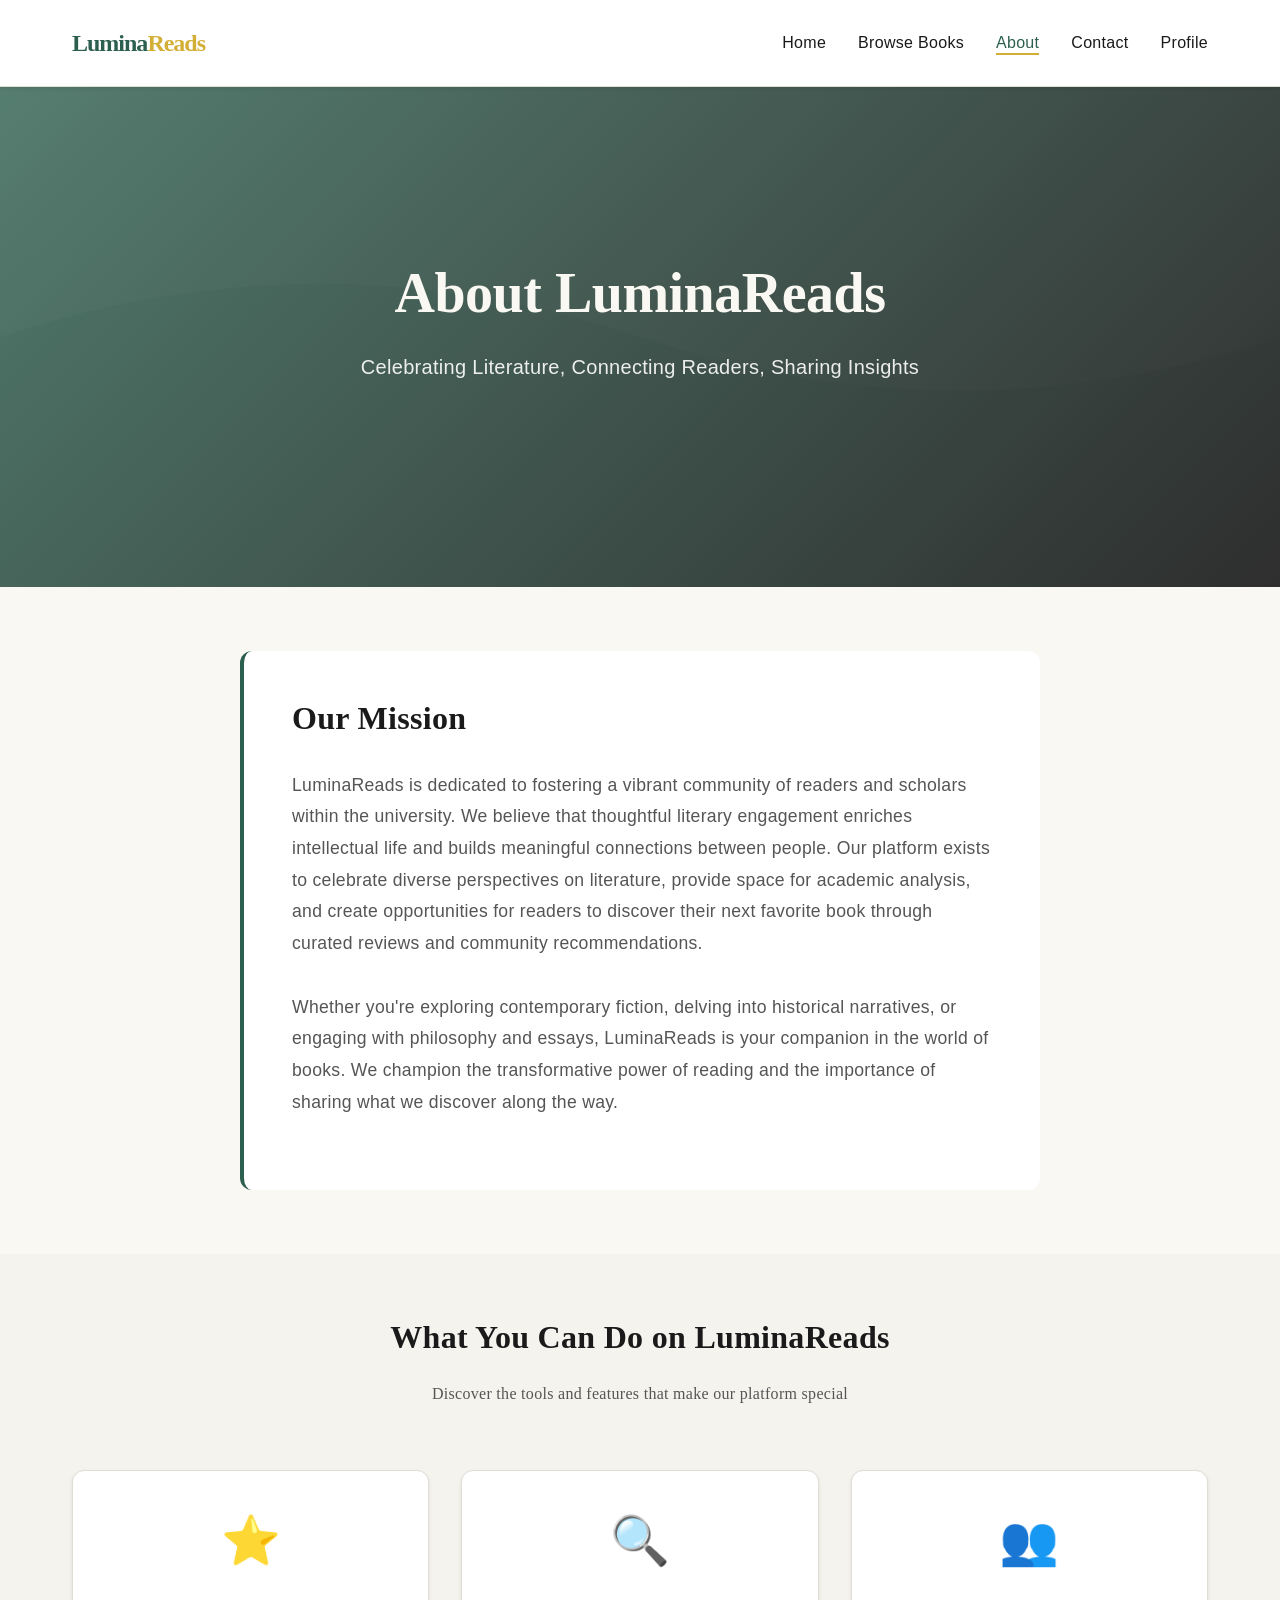
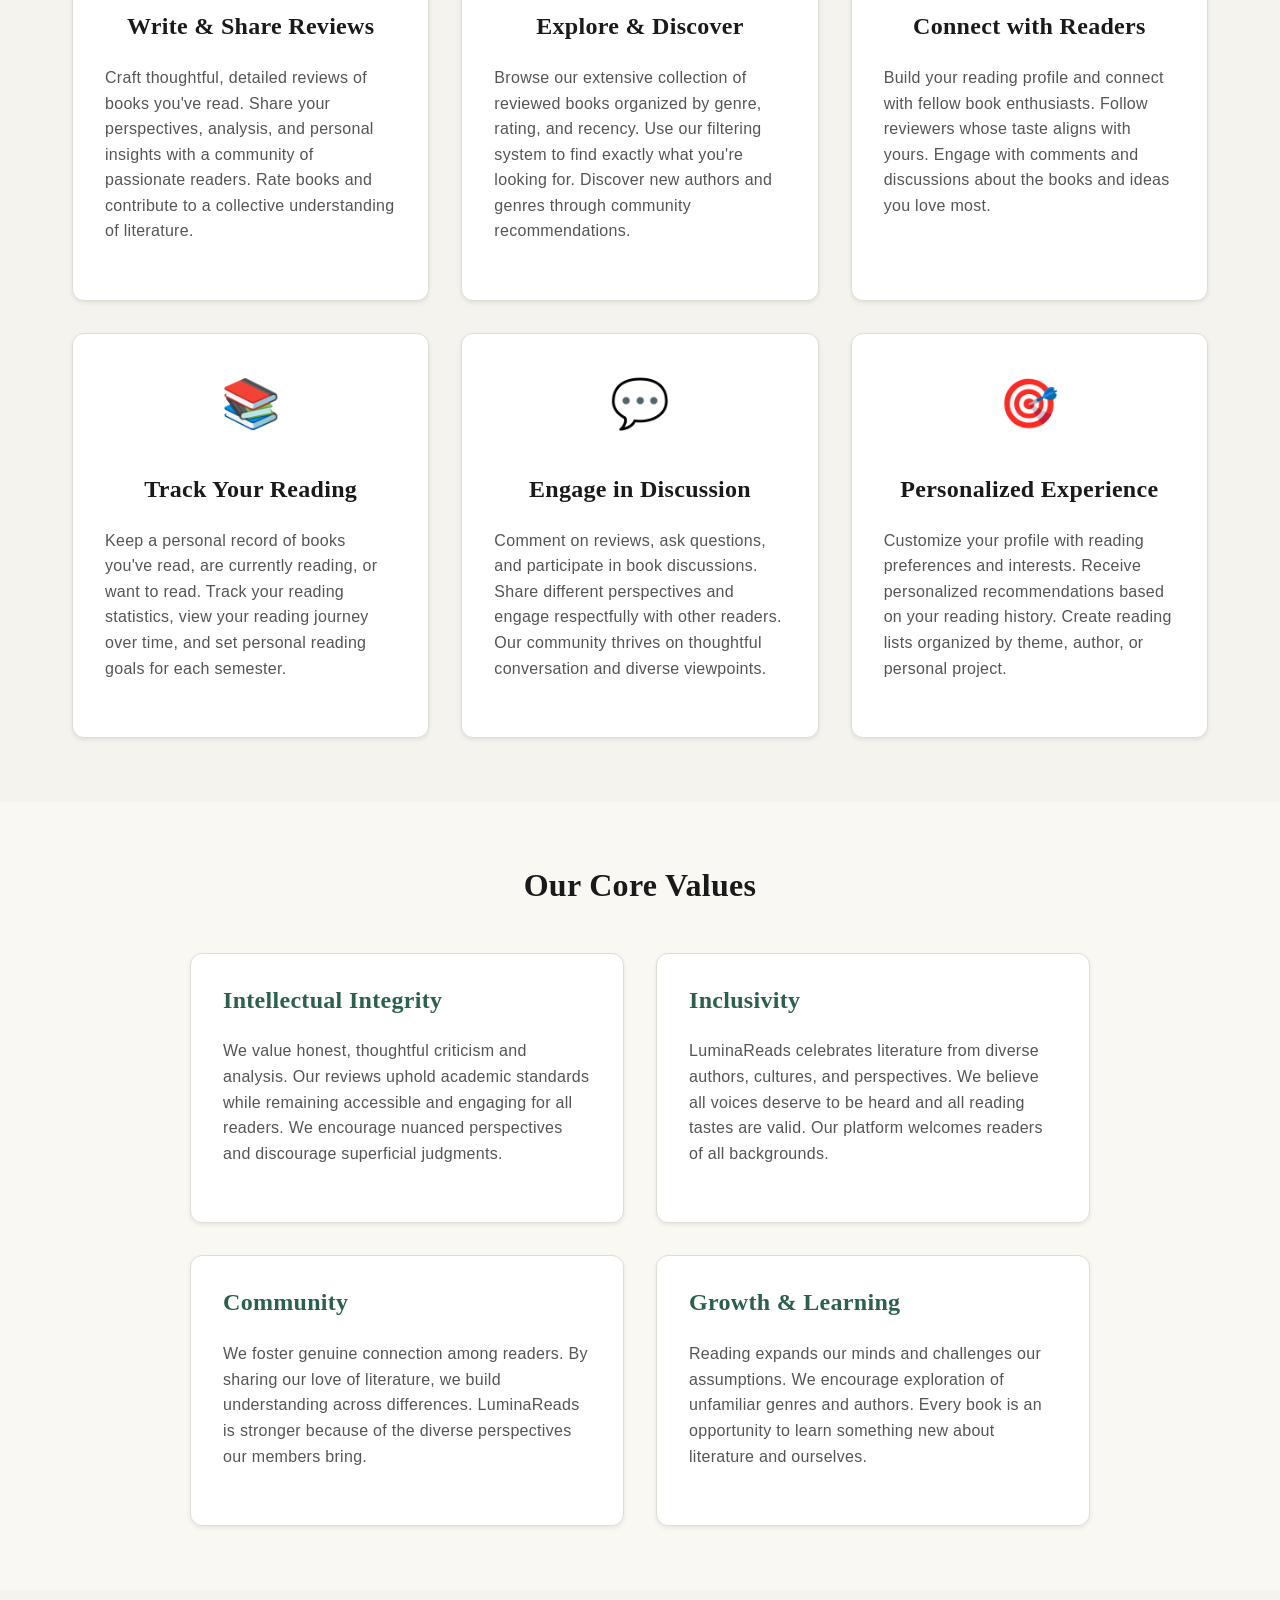
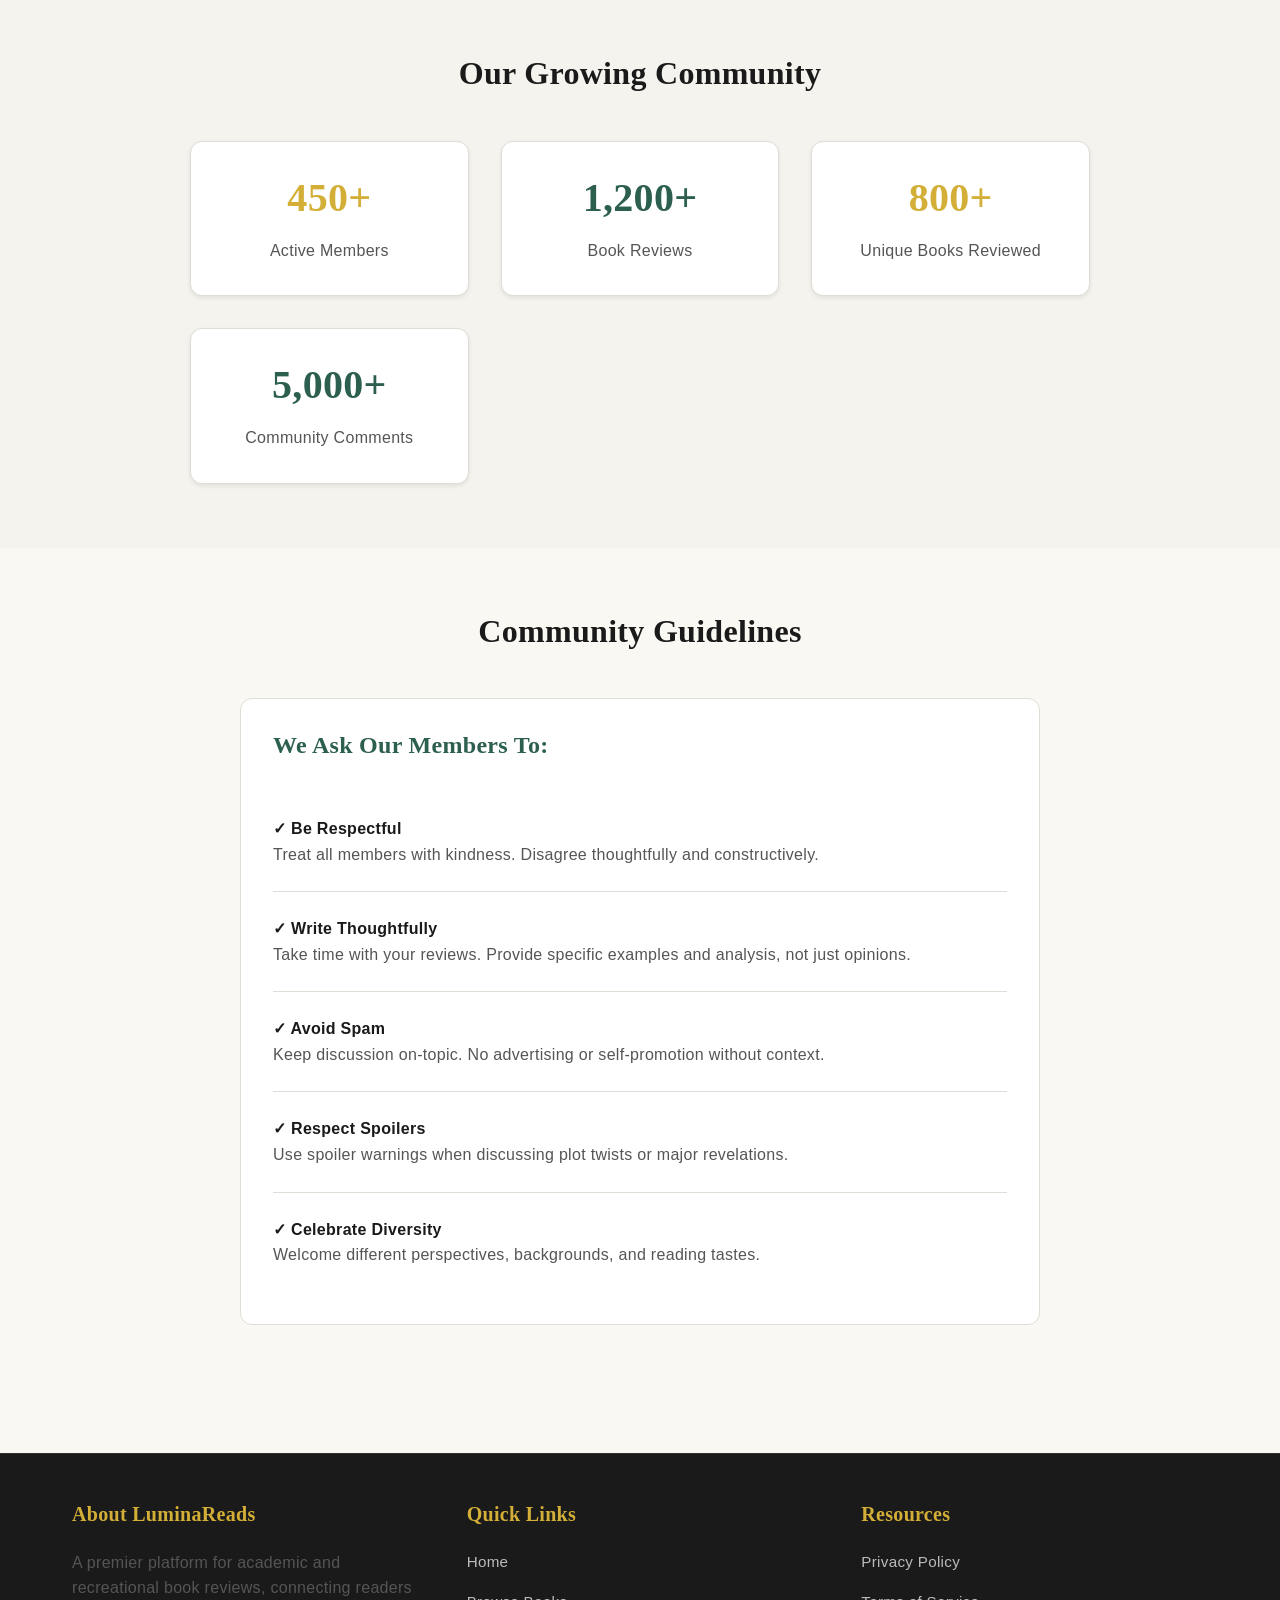
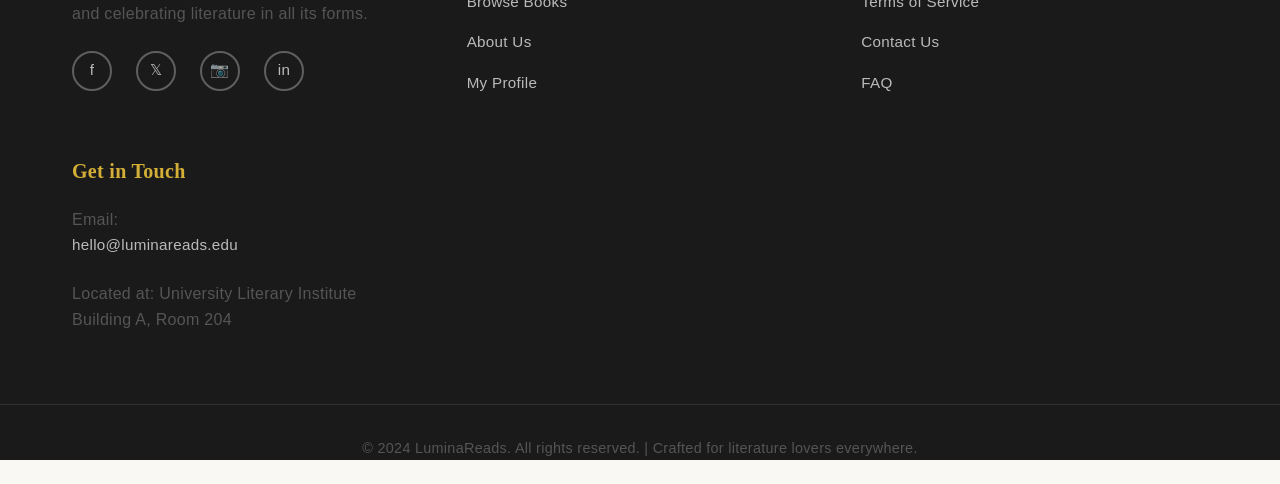
==== about.html @ 2a42e75f "Initial commit from v0" ====
<!DOCTYPE html>
<html lang="en">
<head>
  <meta charset="UTF-8">
  <meta name="viewport" content="width=device-width, initial-scale=1.0">
  <meta name="description" content="Learn about LuminaReads - our mission, values, and platform features">
  <title>About LuminaReads</title>
  <link rel="stylesheet" href="css/styles.css">
</head>
<body>
  <!-- ============================================================
       HEADER & NAVIGATION
       ============================================================ -->
  <header>
    <div class="header-container">
      <div class="logo">Lumina<span>Reads</span></div>
      <nav>
        <ul>
          <li><a href="index.html">Home</a></li>
          <li><a href="books.html">Browse Books</a></li>
          <li><a href="about.html" class="active">About</a></li>
          <li><a href="contact.html">Contact</a></li>
          <li><a href="profile.html">Profile</a></li>
        </ul>
      </nav>
    </div>
  </header>

  <!-- ============================================================
       HERO SECTION
       ============================================================ -->
  <section class="hero">
    <h1>About LuminaReads</h1>
    <p class="subtitle">Celebrating Literature, Connecting Readers, Sharing Insights</p>
  </section>

  <!-- ============================================================
       MISSION STATEMENT SECTION
       ============================================================ -->
  <section class="section">
    <div class="container">
      <div style="max-width: 800px; margin: 0 auto; background-color: var(--surface); padding: var(--spacing-xl); border-radius: var(--radius-lg); border-left: 4px solid var(--secondary);">
        <h2 style="margin-bottom: var(--spacing-lg);">Our Mission</h2>
        <p style="font-size: 1.1rem; line-height: 1.8;">
          LuminaReads is dedicated to fostering a vibrant community of readers and scholars within the university. 
          We believe that thoughtful literary engagement enriches intellectual life and builds meaningful connections 
          between people. Our platform exists to celebrate diverse perspectives on literature, provide space for 
          academic analysis, and create opportunities for readers to discover their next favorite book through 
          curated reviews and community recommendations.
        </p>
        <p style="font-size: 1.1rem; line-height: 1.8; margin-top: var(--spacing-lg);">
          Whether you're exploring contemporary fiction, delving into historical narratives, or engaging with 
          philosophy and essays, LuminaReads is your companion in the world of books. We champion the transformative 
          power of reading and the importance of sharing what we discover along the way.
        </p>
      </div>
    </div>
  </section>

  <!-- ============================================================
       FEATURES SECTION
       ============================================================ -->
  <section class="section" style="background-color: var(--hover-bg);">
    <div class="container">
      <div class="section-title">
        <h2>What You Can Do on LuminaReads</h2>
        <p>Discover the tools and features that make our platform special</p>
      </div>

      <div class="grid grid-3">
        <!-- Feature 1 -->
        <div class="card">
          <div style="font-size: 3rem; margin-bottom: var(--spacing-lg); text-align: center;">
            ⭐
          </div>
          <h3 style="text-align: center; margin-bottom: var(--spacing-md);">Write & Share Reviews</h3>
          <p>
            Craft thoughtful, detailed reviews of books you've read. Share your perspectives, analysis, and 
            personal insights with a community of passionate readers. Rate books and contribute to a collective 
            understanding of literature.
          </p>
        </div>

        <!-- Feature 2 -->
        <div class="card">
          <div style="font-size: 3rem; margin-bottom: var(--spacing-lg); text-align: center;">
            🔍
          </div>
          <h3 style="text-align: center; margin-bottom: var(--spacing-md);">Explore & Discover</h3>
          <p>
            Browse our extensive collection of reviewed books organized by genre, rating, and recency. Use our 
            filtering system to find exactly what you're looking for. Discover new authors and genres through 
            community recommendations.
          </p>
        </div>

        <!-- Feature 3 -->
        <div class="card">
          <div style="font-size: 3rem; margin-bottom: var(--spacing-lg); text-align: center;">
            👥
          </div>
          <h3 style="text-align: center; margin-bottom: var(--spacing-md);">Connect with Readers</h3>
          <p>
            Build your reading profile and connect with fellow book enthusiasts. Follow reviewers whose taste 
            aligns with yours. Engage with comments and discussions about the books and ideas you love most.
          </p>
        </div>

        <!-- Feature 4 -->
        <div class="card">
          <div style="font-size: 3rem; margin-bottom: var(--spacing-lg); text-align: center;">
            📚
          </div>
          <h3 style="text-align: center; margin-bottom: var(--spacing-md);">Track Your Reading</h3>
          <p>
            Keep a personal record of books you've read, are currently reading, or want to read. Track your reading 
            statistics, view your reading journey over time, and set personal reading goals for each semester.
          </p>
        </div>

        <!-- Feature 5 -->
        <div class="card">
          <div style="font-size: 3rem; margin-bottom: var(--spacing-lg); text-align: center;">
            💬
          </div>
          <h3 style="text-align: center; margin-bottom: var(--spacing-md);">Engage in Discussion</h3>
          <p>
            Comment on reviews, ask questions, and participate in book discussions. Share different perspectives 
            and engage respectfully with other readers. Our community thrives on thoughtful conversation and diverse 
            viewpoints.
          </p>
        </div>

        <!-- Feature 6 -->
        <div class="card">
          <div style="font-size: 3rem; margin-bottom: var(--spacing-lg); text-align: center;">
            🎯
          </div>
          <h3 style="text-align: center; margin-bottom: var(--spacing-md);">Personalized Experience</h3>
          <p>
            Customize your profile with reading preferences and interests. Receive personalized recommendations based 
            on your reading history. Create reading lists organized by theme, author, or personal project.
          </p>
        </div>
      </div>
    </div>
  </section>

  <!-- ============================================================
       VALUES SECTION
       ============================================================ -->
  <section class="section">
    <div class="container">
      <h2 style="text-align: center; margin-bottom: var(--spacing-xl);">Our Core Values</h2>

      <div class="grid grid-2" style="max-width: 900px; margin: 0 auto;">
        <!-- Value 1 -->
        <div class="card">
          <h3 style="color: var(--secondary); margin-bottom: var(--spacing-md);">Intellectual Integrity</h3>
          <p>
            We value honest, thoughtful criticism and analysis. Our reviews uphold academic standards while remaining 
            accessible and engaging for all readers. We encourage nuanced perspectives and discourage superficial judgments.
          </p>
        </div>

        <!-- Value 2 -->
        <div class="card">
          <h3 style="color: var(--secondary); margin-bottom: var(--spacing-md);">Inclusivity</h3>
          <p>
            LuminaReads celebrates literature from diverse authors, cultures, and perspectives. We believe all voices 
            deserve to be heard and all reading tastes are valid. Our platform welcomes readers of all backgrounds.
          </p>
        </div>

        <!-- Value 3 -->
        <div class="card">
          <h3 style="color: var(--secondary); margin-bottom: var(--spacing-md);">Community</h3>
          <p>
            We foster genuine connection among readers. By sharing our love of literature, we build understanding across 
            differences. LuminaReads is stronger because of the diverse perspectives our members bring.
          </p>
        </div>

        <!-- Value 4 -->
        <div class="card">
          <h3 style="color: var(--secondary); margin-bottom: var(--spacing-md);">Growth & Learning</h3>
          <p>
            Reading expands our minds and challenges our assumptions. We encourage exploration of unfamiliar genres and 
            authors. Every book is an opportunity to learn something new about literature and ourselves.
          </p>
        </div>
      </div>
    </div>
  </section>

  <!-- ============================================================
       COMMUNITY STATS SECTION
       ============================================================ -->
  <section class="section" style="background-color: var(--hover-bg);">
    <div class="container">
      <h2 style="text-align: center; margin-bottom: var(--spacing-xl);">Our Growing Community</h2>

      <div class="grid grid-4" style="max-width: 900px; margin: 0 auto;">
        <div class="card" style="text-align: center; background-color: var(--surface);">
          <h3 style="color: var(--accent); font-size: 2.5rem; margin-bottom: var(--spacing-sm);">450+</h3>
          <p class="subtitle" style="margin: 0; font-size: 1rem;">Active Members</p>
        </div>
        <div class="card" style="text-align: center; background-color: var(--surface);">
          <h3 style="color: var(--secondary); font-size: 2.5rem; margin-bottom: var(--spacing-sm);">1,200+</h3>
          <p class="subtitle" style="margin: 0; font-size: 1rem;">Book Reviews</p>
        </div>
        <div class="card" style="text-align: center; background-color: var(--surface);">
          <h3 style="color: var(--accent); font-size: 2.5rem; margin-bottom: var(--spacing-sm);">800+</h3>
          <p class="subtitle" style="margin: 0; font-size: 1rem;">Unique Books Reviewed</p>
        </div>
        <div class="card" style="text-align: center; background-color: var(--surface);">
          <h3 style="color: var(--secondary); font-size: 2.5rem; margin-bottom: var(--spacing-sm);">5,000+</h3>
          <p class="subtitle" style="margin: 0; font-size: 1rem;">Community Comments</p>
        </div>
      </div>
    </div>
  </section>

  <!-- ============================================================
       GUIDELINES SECTION
       ============================================================ -->
  <section class="section">
    <div class="container">
      <h2 style="text-align: center; margin-bottom: var(--spacing-xl);">Community Guidelines</h2>

      <div style="max-width: 800px; margin: 0 auto; background-color: var(--surface); padding: var(--spacing-lg); border-radius: var(--radius-lg); border: 1px solid var(--border-color);">
        <h3 style="margin-bottom: var(--spacing-lg); color: var(--secondary);">We Ask Our Members To:</h3>
        
        <ul style="list-style: none; padding: 0;">
          <li style="padding: var(--spacing-md) 0; border-bottom: 1px solid var(--border-color);">
            <strong style="color: var(--primary);">✓ Be Respectful</strong><br>
            <span style="color: var(--text-secondary);">Treat all members with kindness. Disagree thoughtfully and constructively.</span>
          </li>
          <li style="padding: var(--spacing-md) 0; border-bottom: 1px solid var(--border-color);">
            <strong style="color: var(--primary);">✓ Write Thoughtfully</strong><br>
            <span style="color: var(--text-secondary);">Take time with your reviews. Provide specific examples and analysis, not just opinions.</span>
          </li>
          <li style="padding: var(--spacing-md) 0; border-bottom: 1px solid var(--border-color);">
            <strong style="color: var(--primary);">✓ Avoid Spam</strong><br>
            <span style="color: var(--text-secondary);">Keep discussion on-topic. No advertising or self-promotion without context.</span>
          </li>
          <li style="padding: var(--spacing-md) 0; border-bottom: 1px solid var(--border-color);">
            <strong style="color: var(--primary);">✓ Respect Spoilers</strong><br>
            <span style="color: var(--text-secondary);">Use spoiler warnings when discussing plot twists or major revelations.</span>
          </li>
          <li style="padding: var(--spacing-md) 0;">
            <strong style="color: var(--primary);">✓ Celebrate Diversity</strong><br>
            <span style="color: var(--text-secondary);">Welcome different perspectives, backgrounds, and reading tastes.</span>
          </li>
        </ul>
      </div>
    </div>
  </section>

  <!-- ============================================================
       FOOTER
       ============================================================ -->
  <footer>
    <div class="footer-container">
      <div class="footer-section">
        <h4>About LuminaReads</h4>
        <p>A premier platform for academic and recreational book reviews, connecting readers and celebrating literature in all its forms.</p>
        <div class="social-links">
          <a href="#" title="Facebook">f</a>
          <a href="#" title="Twitter">𝕏</a>
          <a href="#" title="Instagram">📷</a>
          <a href="#" title="LinkedIn">in</a>
        </div>
      </div>
      <div class="footer-section">
        <h4>Quick Links</h4>
        <ul>
          <li><a href="index.html">Home</a></li>
          <li><a href="books.html">Browse Books</a></li>
          <li><a href="about.html">About Us</a></li>
          <li><a href="profile.html">My Profile</a></li>
        </ul>
      </div>
      <div class="footer-section">
        <h4>Resources</h4>
        <ul>
          <li><a href="#privacy">Privacy Policy</a></li>
          <li><a href="#terms">Terms of Service</a></li>
          <li><a href="contact.html">Contact Us</a></li>
          <li><a href="#faq">FAQ</a></li>
        </ul>
      </div>
      <div class="footer-section">
        <h4>Get in Touch</h4>
        <p>Email: <a href="mailto:hello@luminareads.edu">hello@luminareads.edu</a></p>
        <p>Located at: University Literary Institute<br>Building A, Room 204</p>
      </div>
    </div>
    <div class="footer-bottom">
      <p>&copy; 2024 LuminaReads. All rights reserved. | Crafted for literature lovers everywhere.</p>
    </div>
  </footer>
</body>
</html>
---- css/styles.css ----
/* ============================================================
   LUMINAREADS - Global Stylesheet
   Professional Book Review Platform
   ============================================================ */

/* ============================================================
   1. CSS VARIABLES & COLOR PALETTE
   ============================================================ */

:root {
  /* Primary Colors */
  --primary: #1a1a1a;           /* Deep charcoal for text */
  --secondary: #2c5f4f;         /* Emerald green for accents */
  --accent: #d4af37;            /* Warm gold for highlights */
  --background: #faf8f3;        /* Warm cream/off-white */
  --surface: #ffffff;           /* Pure white for cards */
  
  /* Neutral Palette */
  --text-primary: #1a1a1a;
  --text-secondary: #555555;
  --text-light: #999999;
  --border-color: #e0ddd6;
  --hover-bg: #f5f3ee;
  
  /* Typography */
  --font-serif: 'Georgia', 'Garamond', serif;
  --font-sans: 'Segoe UI', 'Trebuchet MS', sans-serif;
  
  /* Spacing */
  --spacing-xs: 0.5rem;
  --spacing-sm: 1rem;
  --spacing-md: 1.5rem;
  --spacing-lg: 2rem;
  --spacing-xl: 3rem;
  --spacing-xxl: 4rem;
  
  /* Border Radius */
  --radius-sm: 4px;
  --radius-md: 8px;
  --radius-lg: 12px;
  
  /* Shadows */
  --shadow-sm: 0 2px 4px rgba(0, 0, 0, 0.08);
  --shadow-md: 0 4px 12px rgba(0, 0, 0, 0.12);
  --shadow-lg: 0 12px 32px rgba(0, 0, 0, 0.15);
  
  /* Transitions */
  --transition: all 0.3s ease;
}

/* ============================================================
   2. RESET & BASE STYLES
   ============================================================ */

* {
  margin: 0;
  padding: 0;
  box-sizing: border-box;
}

html {
  scroll-behavior: smooth;
  font-size: 16px;
}

body {
  font-family: var(--font-sans);
  background-color: var(--background);
  color: var(--text-primary);
  line-height: 1.6;
  letter-spacing: 0.3px;
}

img {
  max-width: 100%;
  height: auto;
  display: block;
}

a {
  color: var(--secondary);
  text-decoration: none;
  transition: var(--transition);
}

a:hover {
  color: var(--accent);
}

/* ============================================================
   3. TYPOGRAPHY
   ============================================================ */

h1, h2, h3, h4, h5, h6 {
  font-family: var(--font-serif);
  color: var(--text-primary);
  margin-bottom: var(--spacing-sm);
  line-height: 1.2;
  font-weight: 600;
}

h1 {
  font-size: 3rem;
  letter-spacing: -0.5px;
}

h2 {
  font-size: 2rem;
  margin-bottom: var(--spacing-md);
}

h3 {
  font-size: 1.5rem;
  margin-bottom: var(--spacing-sm);
}

h4 {
  font-size: 1.25rem;
}

h5 {
  font-size: 1.1rem;
}

h6 {
  font-size: 1rem;
}

p {
  margin-bottom: var(--spacing-md);
  color: var(--text-secondary);
}

.subtitle {
  font-size: 1.1rem;
  color: var(--text-secondary);
  margin-bottom: var(--spacing-lg);
}

/* ============================================================
   4. HEADER & NAVIGATION
   ============================================================ */

header {
  background-color: var(--surface);
  border-bottom: 1px solid var(--border-color);
  position: sticky;
  top: 0;
  z-index: 1000;
  box-shadow: var(--shadow-sm);
}

.header-container {
  display: flex;
  justify-content: space-between;
  align-items: center;
  max-width: 1200px;
  margin: 0 auto;
  padding: var(--spacing-md) var(--spacing-lg);
}

.logo {
  font-family: var(--font-serif);
  font-size: 1.5rem;
  font-weight: 700;
  color: var(--secondary);
  letter-spacing: -1px;
}

.logo span {
  color: var(--accent);
}

nav ul {
  display: flex;
  list-style: none;
  gap: var(--spacing-lg);
}

nav a {
  font-weight: 500;
  color: var(--text-primary);
  position: relative;
  padding-bottom: 4px;
}

nav a::after {
  content: '';
  position: absolute;
  bottom: 0;
  left: 0;
  width: 0;
  height: 2px;
  background-color: var(--accent);
  transition: width 0.3s ease;
}

nav a:hover::after,
nav a.active::after {
  width: 100%;
}

nav a.active {
  color: var(--secondary);
}

/* ============================================================
   5. FOOTER
   ============================================================ */

footer {
  background-color: var(--primary);
  color: var(--background);
  margin-top: var(--spacing-xxl);
  border-top: 1px solid rgba(255, 255, 255, 0.1);
}

.footer-container {
  max-width: 1200px;
  margin: 0 auto;
  padding: var(--spacing-xl) var(--spacing-lg);
  display: grid;
  grid-template-columns: repeat(auto-fit, minmax(250px, 1fr));
  gap: var(--spacing-xl);
}

.footer-section h4 {
  color: var(--accent);
  margin-bottom: var(--spacing-md);
  font-family: var(--font-serif);
}

.footer-section ul {
  list-style: none;
}

.footer-section a {
  color: rgba(255, 255, 255, 0.7);
  font-size: 0.95rem;
  margin-bottom: var(--spacing-sm);
  display: block;
}

.footer-section a:hover {
  color: var(--accent);
}

.social-links {
  display: flex;
  gap: var(--spacing-md);
}

.social-links a {
  display: inline-flex;
  align-items: center;
  justify-content: center;
  width: 40px;
  height: 40px;
  border: 2px solid rgba(255, 255, 255, 0.3);
  border-radius: 50%;
  transition: var(--transition);
  margin: 0;
}

.social-links a:hover {
  border-color: var(--accent);
  background-color: var(--accent);
}

.footer-bottom {
  text-align: center;
  padding-top: var(--spacing-lg);
  border-top: 1px solid rgba(255, 255, 255, 0.1);
  color: rgba(255, 255, 255, 0.6);
  font-size: 0.9rem;
}

/* ============================================================
   6. BUTTONS & FORMS
   ============================================================ */

.btn {
  display: inline-block;
  padding: var(--spacing-sm) var(--spacing-lg);
  border: 2px solid var(--secondary);
  background-color: var(--secondary);
  color: var(--background);
  font-family: var(--font-sans);
  font-size: 1rem;
  font-weight: 600;
  border-radius: var(--radius-md);
  cursor: pointer;
  transition: var(--transition);
  text-align: center;
  letter-spacing: 0.5px;
}

.btn:hover {
  background-color: var(--accent);
  border-color: var(--accent);
  transform: translateY(-2px);
  box-shadow: var(--shadow-md);
}

.btn-primary {
  background-color: var(--secondary);
  border-color: var(--secondary);
}

.btn-secondary {
  background-color: transparent;
  color: var(--secondary);
  border-color: var(--secondary);
}

.btn-secondary:hover {
  background-color: var(--secondary);
  color: var(--background);
}

.btn-small {
  padding: var(--spacing-xs) var(--spacing-md);
  font-size: 0.9rem;
}

form {
  display: flex;
  flex-direction: column;
  gap: var(--spacing-md);
}

.form-group {
  display: flex;
  flex-direction: column;
}

label {
  font-weight: 600;
  margin-bottom: var(--spacing-xs);
  color: var(--text-primary);
}

input,
textarea,
select {
  padding: var(--spacing-sm);
  border: 1px solid var(--border-color);
  border-radius: var(--radius-md);
  font-family: var(--font-sans);
  font-size: 1rem;
  background-color: var(--surface);
  color: var(--text-primary);
  transition: var(--transition);
}

input:focus,
textarea:focus,
select:focus {
  outline: none;
  border-color: var(--secondary);
  box-shadow: 0 0 0 3px rgba(44, 95, 79, 0.1);
}

textarea {
  resize: vertical;
  min-height: 120px;
  font-family: var(--font-sans);
}

/* ============================================================
   7. CARDS & CONTAINERS
   ============================================================ */

.card {
  background-color: var(--surface);
  border: 1px solid var(--border-color);
  border-radius: var(--radius-lg);
  padding: var(--spacing-lg);
  transition: var(--transition);
  box-shadow: var(--shadow-sm);
}

.card:hover {
  box-shadow: var(--shadow-lg);
  transform: translateY(-4px);
}

.book-card {
  background-color: var(--surface);
  border: 1px solid var(--border-color);
  border-radius: var(--radius-lg);
  overflow: hidden;
  transition: var(--transition);
  box-shadow: var(--shadow-sm);
}

.book-card:hover {
  box-shadow: var(--shadow-lg);
  transform: translateY(-6px);
}

.book-card-image {
  width: 100%;
  height: 300px;
  background: linear-gradient(135deg, #2c5f4f 0%, #1a1a1a 100%);
  display: flex;
  align-items: center;
  justify-content: center;
  color: var(--background);
  font-size: 0.9rem;
  overflow: hidden;
  position: relative;
}

.book-card-image img {
  width: 100%;
  height: 100%;
  object-fit: cover;
}

.book-card-content {
  padding: var(--spacing-lg);
}

.book-card-title {
  font-family: var(--font-serif);
  font-size: 1.1rem;
  margin-bottom: var(--spacing-xs);
}

.book-card-author {
  color: var(--text-secondary);
  font-size: 0.9rem;
  margin-bottom: var(--spacing-sm);
}

.rating {
  color: var(--accent);
  font-weight: 600;
  margin-bottom: var(--spacing-sm);
}

.stars {
  color: var(--accent);
  font-size: 0.9rem;
  letter-spacing: 2px;
}

.review-snippet {
  color: var(--text-secondary);
  font-size: 0.85rem;
  line-height: 1.5;
  margin-bottom: var(--spacing-md);
}

.book-card-footer {
  display: flex;
  justify-content: space-between;
  align-items: center;
}

/* ============================================================
   8. LAYOUT SECTIONS
   ============================================================ */

.container {
  max-width: 1200px;
  margin: 0 auto;
  padding: 0 var(--spacing-lg);
}

.section {
  padding: var(--spacing-xxl) var(--spacing-lg);
}

.section-title {
  text-align: center;
  margin-bottom: var(--spacing-xxl);
  font-family: var(--font-serif);
}

.section-title h2 {
  margin-bottom: var(--spacing-md);
}

.section-title p {
  color: var(--text-secondary);
  max-width: 600px;
  margin: 0 auto;
}

/* ============================================================
   9. GRIDS
   ============================================================ */

.grid {
  display: grid;
  gap: var(--spacing-lg);
}

.grid-2 {
  grid-template-columns: repeat(auto-fit, minmax(350px, 1fr));
}

.grid-3 {
  grid-template-columns: repeat(auto-fit, minmax(280px, 1fr));
}

.grid-4 {
  grid-template-columns: repeat(auto-fit, minmax(240px, 1fr));
}

/* ============================================================
   10. HERO SECTION
   ============================================================ */

.hero {
  background: linear-gradient(135deg, rgba(44, 95, 79, 0.8) 0%, rgba(26, 26, 26, 0.9) 100%),
              url('data:image/svg+xml,<svg xmlns="http://www.w3.org/2000/svg" viewBox="0 0 1200 600"><rect fill="%23faf8f3" width="1200" height="600"/><path fill="%232c5f4f" opacity="0.1" d="M0 300 Q300 200 600 300 T1200 300 L1200 600 L0 600 Z"/></svg>');
  background-size: cover;
  background-position: center;
  color: var(--background);
  padding: var(--spacing-xxl) var(--spacing-lg);
  text-align: center;
  min-height: 500px;
  display: flex;
  flex-direction: column;
  justify-content: center;
  align-items: center;
}

.hero h1 {
  color: var(--background);
  margin-bottom: var(--spacing-md);
  font-size: 3.5rem;
}

.hero p {
  color: rgba(255, 255, 255, 0.9);
  font-size: 1.25rem;
  margin-bottom: var(--spacing-lg);
  max-width: 600px;
}

.hero .btn {
  align-self: center;
  margin-top: var(--spacing-md);
  background-color: var(--accent);
  border-color: var(--accent);
  color: var(--primary);
}

.hero .btn:hover {
  background-color: var(--background);
  border-color: var(--background);
  color: var(--primary);
}

/* ============================================================
   11. SIDEBAR & FILTERING
   ============================================================ */

.content-wrapper {
  display: grid;
  grid-template-columns: 280px 1fr;
  gap: var(--spacing-xl);
  padding: var(--spacing-xl) var(--spacing-lg);
  max-width: 1400px;
  margin: 0 auto;
}

.sidebar {
  background-color: var(--surface);
  border: 1px solid var(--border-color);
  border-radius: var(--radius-lg);
  padding: var(--spacing-lg);
  height: fit-content;
  box-shadow: var(--shadow-sm);
}

.filter-group {
  margin-bottom: var(--spacing-lg);
  padding-bottom: var(--spacing-lg);
  border-bottom: 1px solid var(--border-color);
}

.filter-group:last-child {
  border-bottom: none;
  margin-bottom: 0;
  padding-bottom: 0;
}

.filter-group h4 {
  margin-bottom: var(--spacing-md);
  font-size: 1rem;
}

.filter-option {
  display: flex;
  align-items: center;
  margin-bottom: var(--spacing-sm);
  cursor: pointer;
}

.filter-option input[type="radio"],
.filter-option input[type="checkbox"] {
  margin-right: var(--spacing-sm);
  cursor: pointer;
}

.filter-option label {
  cursor: pointer;
  margin: 0;
  font-weight: 400;
  color: var(--text-secondary);
}

.filter-option:hover label {
  color: var(--secondary);
}

/* ============================================================
   12. PROFILE & COMMENTS
   ============================================================ */

.profile-banner {
  background-color: var(--surface);
  border-bottom: 1px solid var(--border-color);
  padding: var(--spacing-xl) var(--spacing-lg);
  display: grid;
  grid-template-columns: auto 1fr;
  gap: var(--spacing-lg);
  align-items: center;
}

.profile-avatar {
  width: 120px;
  height: 120px;
  border-radius: 50%;
  background: linear-gradient(135deg, #2c5f4f 0%, #1a1a1a 100%);
  display: flex;
  align-items: center;
  justify-content: center;
  color: var(--background);
  font-size: 3rem;
}

.profile-info h2 {
  margin-bottom: var(--spacing-xs);
}

.profile-bio {
  color: var(--text-secondary);
  margin-bottom: var(--spacing-md);
}

.profile-stats {
  display: flex;
  gap: var(--spacing-xl);
}

.stat {
  text-align: center;
}

.stat-value {
  font-size: 1.5rem;
  font-weight: 700;
  color: var(--secondary);
}

.stat-label {
  font-size: 0.85rem;
  color: var(--text-secondary);
}

/* Comment Section */

.comment-section {
  margin-top: var(--spacing-xl);
  padding-top: var(--spacing-xl);
  border-top: 1px solid var(--border-color);
}

.comment {
  display: grid;
  grid-template-columns: 60px 1fr;
  gap: var(--spacing-lg);
  padding: var(--spacing-lg);
  background-color: var(--surface);
  border: 1px solid var(--border-color);
  border-radius: var(--radius-md);
  margin-bottom: var(--spacing-md);
}

.comment-avatar {
  width: 60px;
  height: 60px;
  border-radius: 50%;
  background: linear-gradient(135deg, #d4af37 0%, #2c5f4f 100%);
  display: flex;
  align-items: center;
  justify-content: center;
  color: var(--background);
  font-weight: 700;
}

.comment-body h5 {
  margin-bottom: var(--spacing-xs);
}

.comment-meta {
  font-size: 0.85rem;
  color: var(--text-light);
  margin-bottom: var(--spacing-sm);
}

.comment-text {
  color: var(--text-secondary);
  line-height: 1.6;
}

/* ============================================================
   13. BOOK DETAIL
   ============================================================ */

.book-detail-header {
  display: grid;
  grid-template-columns: 300px 1fr;
  gap: var(--spacing-xl);
  padding: var(--spacing-xl) var(--spacing-lg);
  max-width: 1200px;
  margin: 0 auto;
}

.book-detail-image {
  width: 100%;
  height: 450px;
  background: linear-gradient(135deg, #2c5f4f 0%, #1a1a1a 100%);
  border-radius: var(--radius-lg);
  display: flex;
  align-items: center;
  justify-content: center;
  color: var(--background);
  font-size: 0.9rem;
  box-shadow: var(--shadow-lg);
}

.book-detail-image img {
  width: 100%;
  height: 100%;
  object-fit: cover;
  border-radius: var(--radius-lg);
}

.book-detail-info h1 {
  margin-bottom: var(--spacing-md);
}

.book-meta {
  display: flex;
  flex-wrap: wrap;
  gap: var(--spacing-md);
  margin-bottom: var(--spacing-lg);
}

.book-meta-item {
  display: flex;
  flex-direction: column;
}

.book-meta-label {
  font-size: 0.85rem;
  color: var(--text-light);
  font-weight: 600;
  text-transform: uppercase;
  letter-spacing: 1px;
}

.book-meta-value {
  font-size: 1.1rem;
  color: var(--text-primary);
  margin-top: 2px;
}

.rating-badge {
  background-color: var(--accent);
  color: var(--primary);
  padding: var(--spacing-md) var(--spacing-lg);
  border-radius: var(--radius-md);
  font-weight: 700;
  display: inline-block;
  margin-bottom: var(--spacing-lg);
}

.rating-badge span {
  display: block;
  font-size: 0.85rem;
  font-weight: 400;
  opacity: 0.85;
}

.review-content {
  max-width: 800px;
  padding: var(--spacing-xl) var(--spacing-lg);
  background-color: var(--surface);
  border: 1px solid var(--border-color);
  border-radius: var(--radius-lg);
  margin: var(--spacing-xl) auto;
}

.review-content h3 {
  font-family: var(--font-serif);
  margin-top: var(--spacing-lg);
  margin-bottom: var(--spacing-md);
}

.review-content p {
  line-height: 1.8;
  color: var(--text-secondary);
}

.pull-quote {
  border-left: 4px solid var(--accent);
  padding-left: var(--spacing-lg);
  margin: var(--spacing-lg) 0;
  font-style: italic;
  color: var(--text-primary);
  font-size: 1.1rem;
}

/* ============================================================
   14. RECENT ACTIVITY
   ============================================================ */

.activity-list {
  display: flex;
  flex-direction: column;
  gap: var(--spacing-md);
}

.activity-item {
  display: grid;
  grid-template-columns: 80px 1fr;
  gap: var(--spacing-md);
  padding: var(--spacing-md);
  background-color: var(--surface);
  border-radius: var(--radius-md);
  border: 1px solid var(--border-color);
  transition: var(--transition);
}

.activity-item:hover {
  background-color: var(--hover-bg);
}

.activity-date {
  background-color: var(--accent);
  color: var(--primary);
  border-radius: var(--radius-md);
  display: flex;
  flex-direction: column;
  align-items: center;
  justify-content: center;
  padding: var(--spacing-sm);
  font-weight: 700;
  text-align: center;
}

.activity-info h5 {
  margin-bottom: var(--spacing-xs);
}

.activity-text {
  color: var(--text-secondary);
  font-size: 0.9rem;
}

/* ============================================================
   15. RESPONSIVE DESIGN
   ============================================================ */

@media (max-width: 768px) {
  h1 {
    font-size: 2rem;
  }

  h2 {
    font-size: 1.5rem;
  }

  .header-container {
    flex-direction: column;
    gap: var(--spacing-md);
    padding: var(--spacing-md);
  }

  nav ul {
    gap: var(--spacing-md);
    justify-content: center;
    flex-wrap: wrap;
  }

  .hero h1 {
    font-size: 2rem;
  }

  .hero p {
    font-size: 1rem;
  }

  .hero {
    min-height: 350px;
  }

  .content-wrapper {
    grid-template-columns: 1fr;
    padding: var(--spacing-lg);
  }

  .sidebar {
    display: grid;
    grid-template-columns: repeat(auto-fit, minmax(200px, 1fr));
    gap: var(--spacing-md);
    height: auto;
  }

  .filter-group {
    border-bottom: none;
    border-right: 1px solid var(--border-color);
    margin-bottom: 0;
    padding-bottom: 0;
    padding-right: var(--spacing-md);
  }

  .filter-group:last-child {
    border-right: none;
  }

  .book-detail-header {
    grid-template-columns: 1fr;
    padding: var(--spacing-lg);
  }

  .book-detail-image {
    height: 350px;
  }

  .profile-banner {
    grid-template-columns: 1fr;
    text-align: center;
  }

  .profile-stats {
    justify-content: center;
  }

  .footer-container {
    grid-template-columns: 1fr;
  }
}

@media (max-width: 480px) {
  :root {
    --spacing-lg: 1.5rem;
    --spacing-xl: 2rem;
  }

  h1 {
    font-size: 1.5rem;
  }

  h2 {
    font-size: 1.25rem;
  }

  nav ul {
    flex-direction: column;
    align-items: center;
    gap: var(--spacing-sm);
  }

  .grid-2,
  .grid-3,
  .grid-4 {
    grid-template-columns: 1fr;
  }

  .header-container {
    padding: var(--spacing-sm);
  }

  .section {
    padding: var(--spacing-lg) var(--spacing-sm);
  }

  .comment {
    grid-template-columns: 1fr;
  }

  .comment-avatar {
    width: 100%;
    height: auto;
    padding: var(--spacing-sm);
  }
}
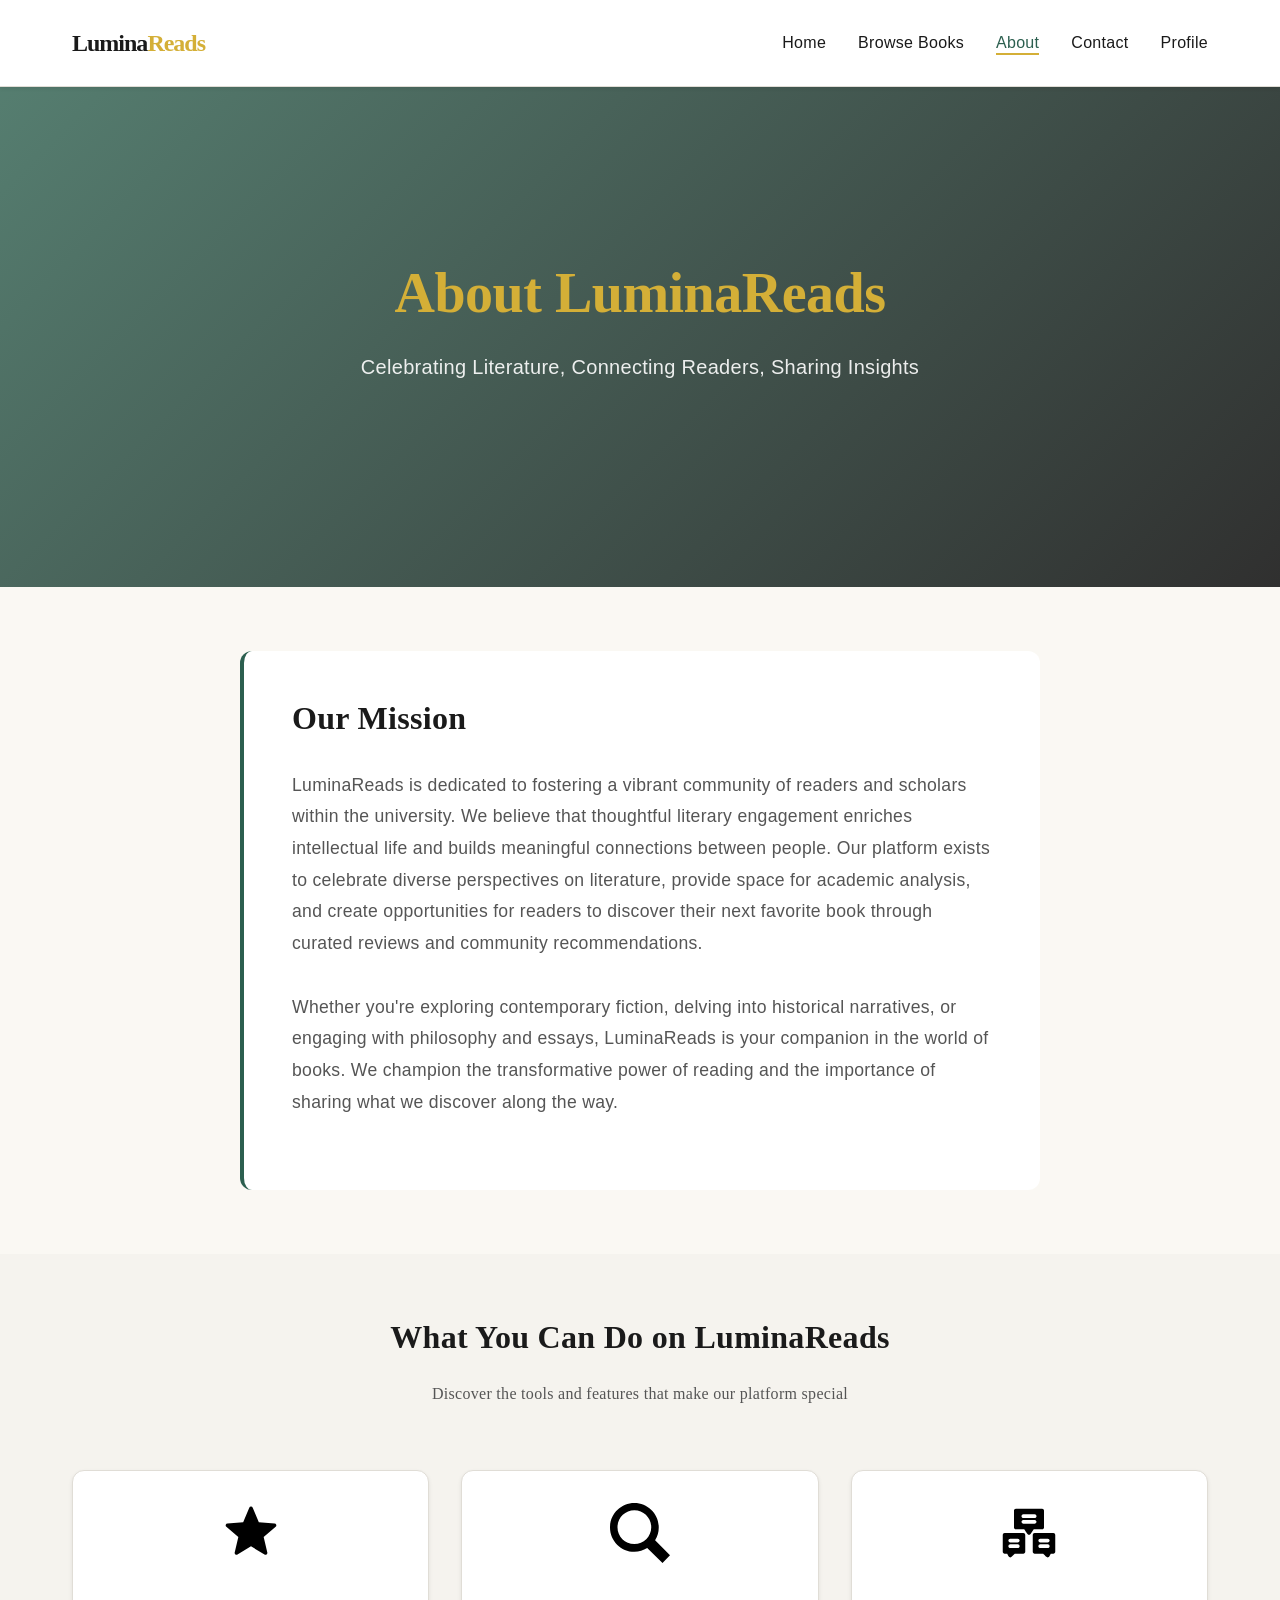
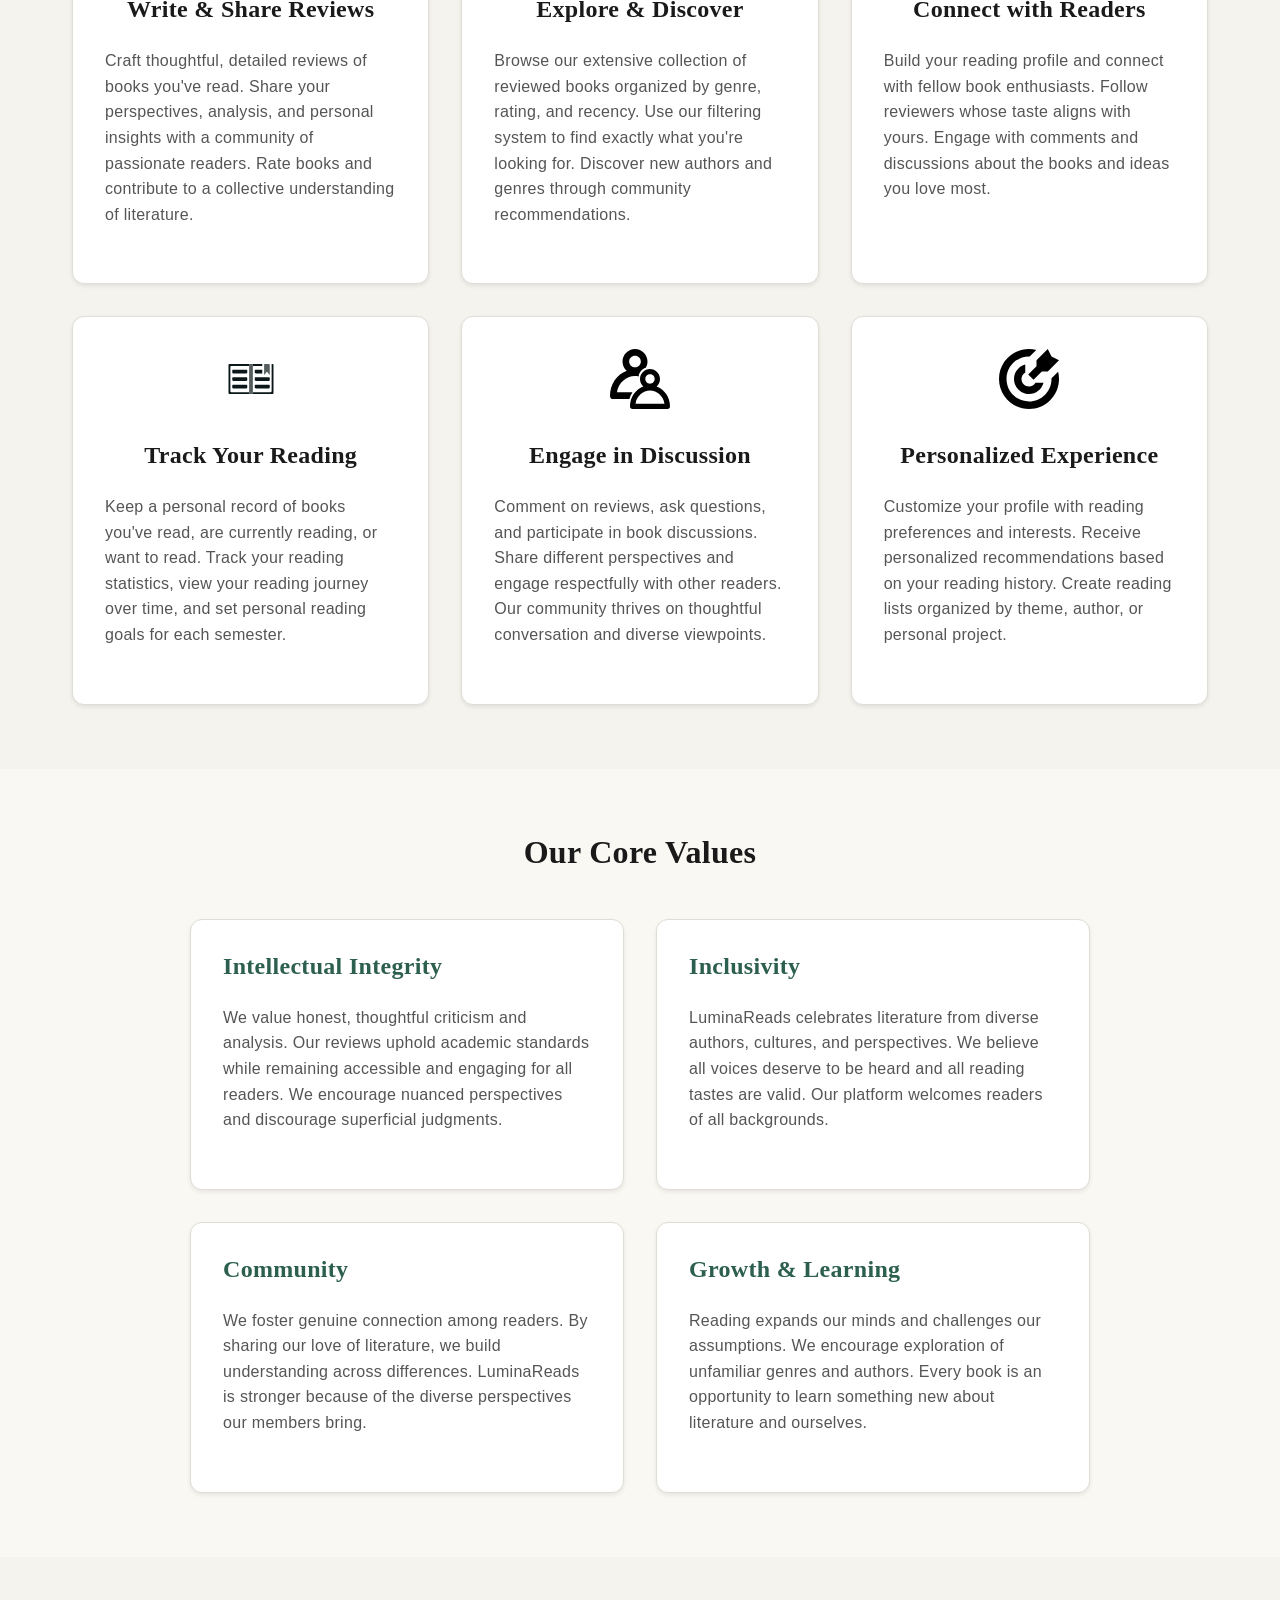
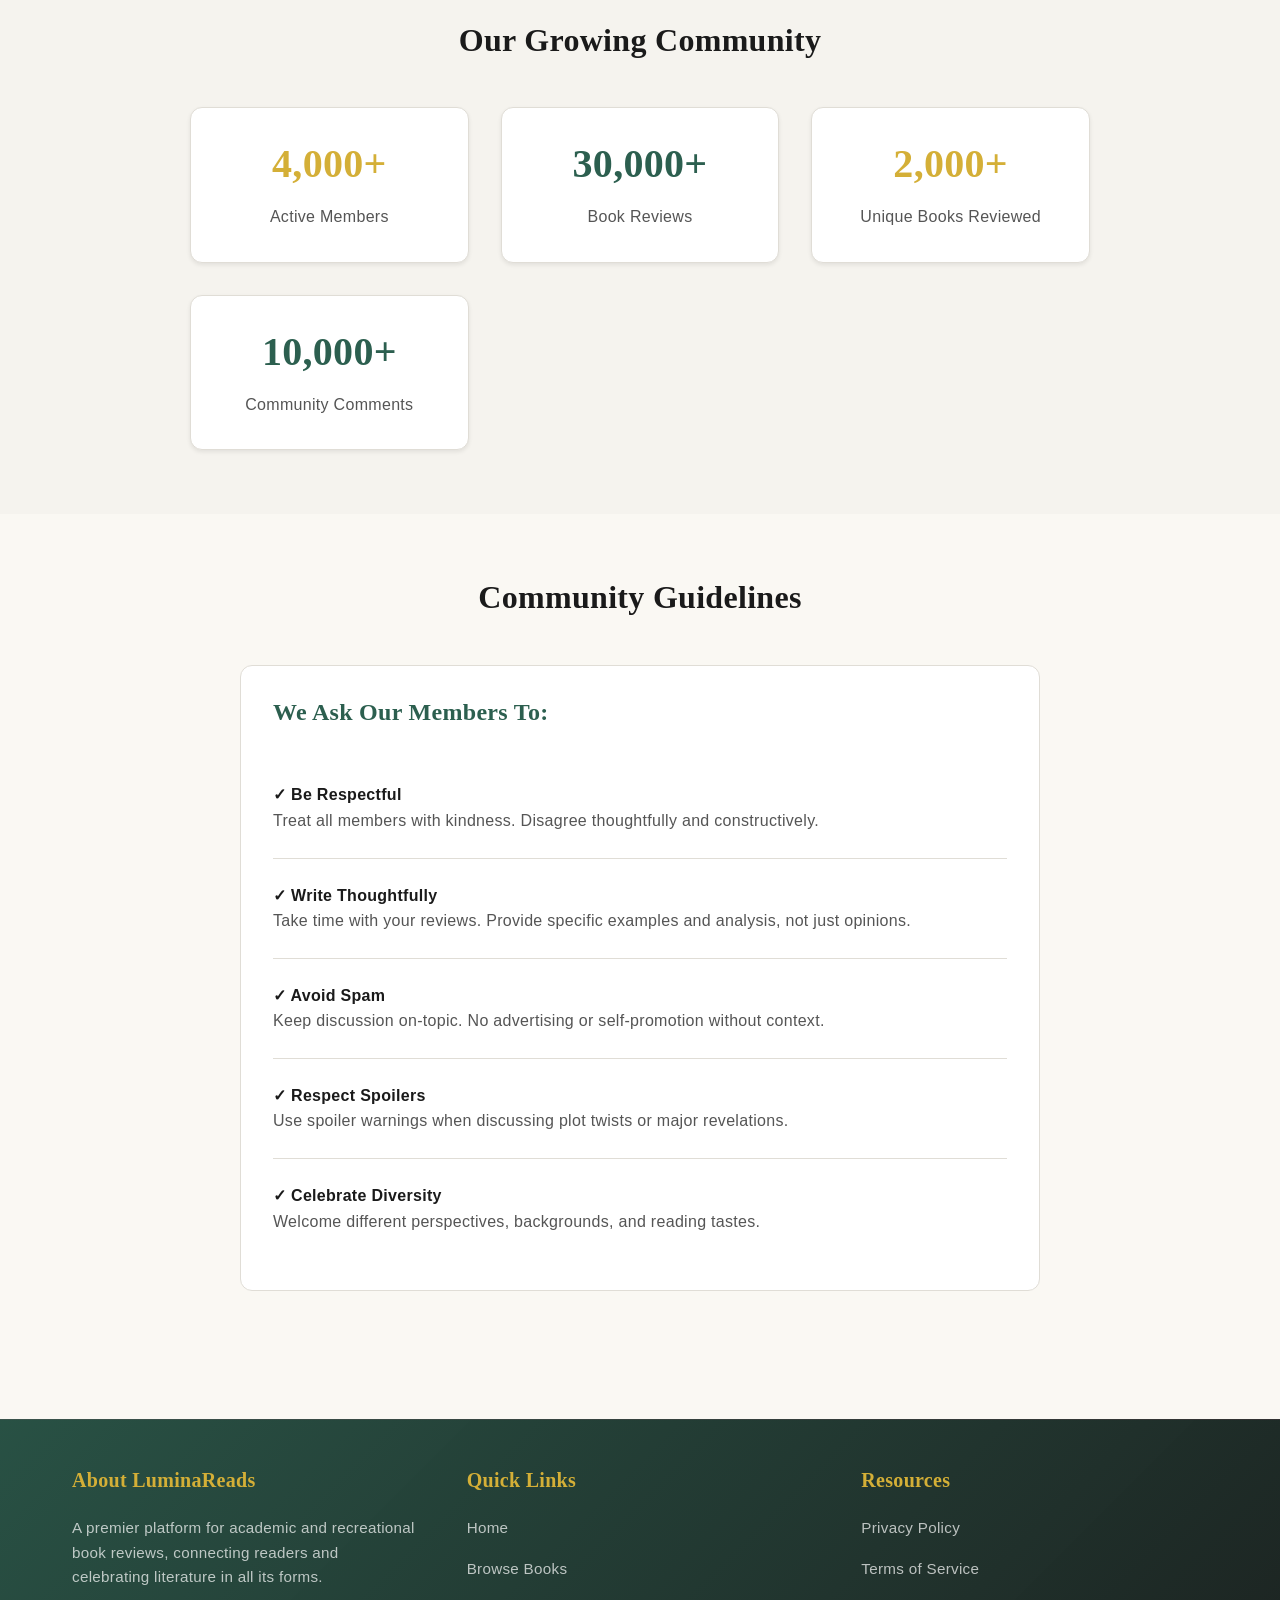
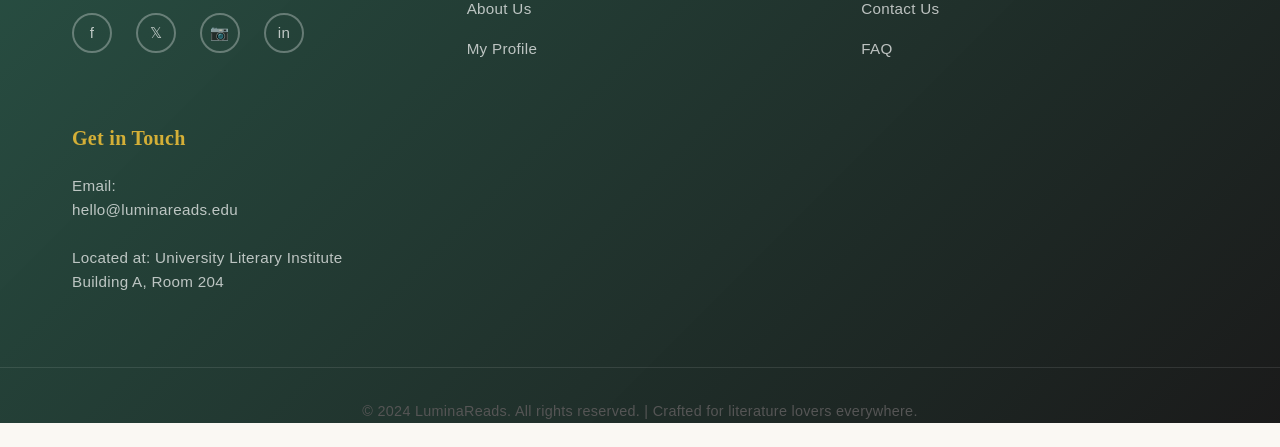
==== commit 0607c54d: "Resolve merge conflicts" ====
--- a/about.html
+++ b/about.html
@@ -4,7 +4,7 @@
   <meta charset="UTF-8">
   <meta name="viewport" content="width=device-width, initial-scale=1.0">
   <meta name="description" content="Learn about LuminaReads - our mission, values, and platform features">
-  <title>About LuminaReads</title>
+  <title >About LuminaReads</title>
   <link rel="stylesheet" href="css/styles.css">
 </head>
 <body>
@@ -14,6 +14,7 @@
   <header>
     <div class="header-container">
       <div class="logo">Lumina<span>Reads</span></div>
+      <button class="mobile-menu-toggle" aria-label="Toggle menu" aria-expanded="false">☰</button>
       <nav>
         <ul>
           <li><a href="index.html">Home</a></li>
@@ -30,7 +31,7 @@
        HERO SECTION
        ============================================================ -->
   <section class="hero">
-    <h1>About LuminaReads</h1>
+    <h1 style="color: #d4af37;">About LuminaReads</h1>
     <p class="subtitle">Celebrating Literature, Connecting Readers, Sharing Insights</p>
   </section>
 
@@ -71,7 +72,7 @@
         <!-- Feature 1 -->
         <div class="card">
           <div style="font-size: 3rem; margin-bottom: var(--spacing-lg); text-align: center;">
-            ⭐
+            <center><img src="photo/star-svgrepo-com.svg" alt="icon" class="emoji-icon" height="60" width="60"/></center>
           </div>
           <h3 style="text-align: center; margin-bottom: var(--spacing-md);">Write & Share Reviews</h3>
           <p>
@@ -84,7 +85,7 @@
         <!-- Feature 2 -->
         <div class="card">
           <div style="font-size: 3rem; margin-bottom: var(--spacing-lg); text-align: center;">
-            🔍
+            <center><img src="photo/search-svgrepo-com.svg" alt="icon" class="emoji-icon" height="60" width="60"/></center>
           </div>
           <h3 style="text-align: center; margin-bottom: var(--spacing-md);">Explore & Discover</h3>
           <p>
@@ -97,7 +98,7 @@
         <!-- Feature 3 -->
         <div class="card">
           <div style="font-size: 3rem; margin-bottom: var(--spacing-lg); text-align: center;">
-            👥
+            <center><img src="photo/discussion-communication-talk-svgrepo-com.svg" alt="icon" class="emoji-icon" height="60" width="60"/></center>
           </div>
           <h3 style="text-align: center; margin-bottom: var(--spacing-md);">Connect with Readers</h3>
           <p>
@@ -109,7 +110,7 @@
         <!-- Feature 4 -->
         <div class="card">
           <div style="font-size: 3rem; margin-bottom: var(--spacing-lg); text-align: center;">
-            📚
+            <center><img src="photo/read-svgrepo-com.svg" alt="icon" class="emoji-icon" height="60" width="60"/></center>
           </div>
           <h3 style="text-align: center; margin-bottom: var(--spacing-md);">Track Your Reading</h3>
           <p>
@@ -121,7 +122,7 @@
         <!-- Feature 5 -->
         <div class="card">
           <div style="font-size: 3rem; margin-bottom: var(--spacing-lg); text-align: center;">
-            💬
+            <center><img src="photo/people-svgrepo-com.svg" alt="icon" class="emoji-icon" height="60" width="60"/></center>
           </div>
           <h3 style="text-align: center; margin-bottom: var(--spacing-md);">Engage in Discussion</h3>
           <p>
@@ -134,7 +135,7 @@
         <!-- Feature 6 -->
         <div class="card">
           <div style="font-size: 3rem; margin-bottom: var(--spacing-lg); text-align: center;">
-            🎯
+            <center><img src="photo/target-arrow-svgrepo-com.svg" alt="icon" class="emoji-icon" height="60" width="60"/></center>
           </div>
           <h3 style="text-align: center; margin-bottom: var(--spacing-md);">Personalized Experience</h3>
           <p>
@@ -202,19 +203,19 @@
 
       <div class="grid grid-4" style="max-width: 900px; margin: 0 auto;">
         <div class="card" style="text-align: center; background-color: var(--surface);">
-          <h3 style="color: var(--accent); font-size: 2.5rem; margin-bottom: var(--spacing-sm);">450+</h3>
+          <h3 style="color: var(--accent); font-size: 2.5rem; margin-bottom: var(--spacing-sm);">4,000+</h3>
           <p class="subtitle" style="margin: 0; font-size: 1rem;">Active Members</p>
         </div>
         <div class="card" style="text-align: center; background-color: var(--surface);">
-          <h3 style="color: var(--secondary); font-size: 2.5rem; margin-bottom: var(--spacing-sm);">1,200+</h3>
+          <h3 style="color: var(--secondary); font-size: 2.5rem; margin-bottom: var(--spacing-sm);">30,000+</h3>
           <p class="subtitle" style="margin: 0; font-size: 1rem;">Book Reviews</p>
         </div>
         <div class="card" style="text-align: center; background-color: var(--surface);">
-          <h3 style="color: var(--accent); font-size: 2.5rem; margin-bottom: var(--spacing-sm);">800+</h3>
+          <h3 style="color: var(--accent); font-size: 2.5rem; margin-bottom: var(--spacing-sm);">2,000+</h3>
           <p class="subtitle" style="margin: 0; font-size: 1rem;">Unique Books Reviewed</p>
         </div>
         <div class="card" style="text-align: center; background-color: var(--surface);">
-          <h3 style="color: var(--secondary); font-size: 2.5rem; margin-bottom: var(--spacing-sm);">5,000+</h3>
+          <h3 style="color: var(--secondary); font-size: 2.5rem; margin-bottom: var(--spacing-sm);">10,000+</h3>
           <p class="subtitle" style="margin: 0; font-size: 1rem;">Community Comments</p>
         </div>
       </div>
@@ -300,5 +301,6 @@
       <p>&copy; 2024 LuminaReads. All rights reserved. | Crafted for literature lovers everywhere.</p>
     </div>
   </footer>
+  <script src="js/script.js"></script>
 </body>
 </html>
--- a/css/styles.css
+++ b/css/styles.css
@@ -87,6 +87,48 @@
   color: var(--accent);
 }
 
+body {
+  font-family: var(--font-sans);
+  background-color: var(--background);
+  color: var(--text-primary);
+  line-height: 1.6;
+  letter-spacing: 0.3px;
+}
+
+header {
+  background-color: transparent;
+}
+
+.header-container .logo {
+  color: var(--primary);
+}
+
+nav ul li a {
+  color: var(--text-primary);
+}
+
+nav ul li a.active,
+nav ul li a:hover {
+  color: var(--secondary);
+}
+
+.btn-primary {
+  background-color: var(--secondary);
+  border-color: var(--secondary);
+  color: #ffffff;
+}
+
+.btn-secondary {
+  background-color: transparent;
+  color: var(--secondary);
+  border-color: var(--secondary);
+}
+
+.btn-secondary:hover {
+  background-color: var(--secondary);
+  color: #ffffff;
+}
+
 /* ============================================================
    3. TYPOGRAPHY
    ============================================================ */
@@ -204,11 +246,22 @@
   color: var(--secondary);
 }
 
+.mobile-menu-toggle {
+  display: none;
+  background: none;
+  border: none;
+  font-size: 1.8rem;
+  color: var(--primary);
+  cursor: pointer;
+  padding: 0 var(--spacing-xs);
+}
+
 /* ============================================================
    5. FOOTER
    ============================================================ */
 
 footer {
+  background: linear-gradient(135deg, rgba(44, 95, 79, 0.8) 0%, rgba(26, 26, 26, 0.9) 100%);
   background-color: var(--primary);
   color: var(--background);
   margin-top: var(--spacing-xxl);
@@ -241,8 +294,14 @@
   display: block;
 }
 
+.footer-section p {
+  color: rgba(255, 255, 255, 0.7);
+  font-size: 0.95rem;
+  line-height: 1.6;
+}
+
 .footer-section a:hover {
-  color: var(--accent);
+  color: var(--acccent);
 }
 
 .social-links {
@@ -392,6 +451,8 @@
   overflow: hidden;
   transition: var(--transition);
   box-shadow: var(--shadow-sm);
+  display: flex;
+  flex-direction: column;
 }
 
 .book-card:hover {
@@ -401,13 +462,12 @@
 
 .book-card-image {
   width: 100%;
-  height: 300px;
-  background: linear-gradient(135deg, #2c5f4f 0%, #1a1a1a 100%);
-  display: flex;
-  align-items: center;
-  justify-content: center;
-  color: var(--background);
-  font-size: 0.9rem;
+  aspect-ratio: 3 / 4;
+  min-height: 260px;
+  background: transparent;
+  display: flex;
+  align-items: stretch;
+  justify-content: stretch;
   overflow: hidden;
   position: relative;
 }
@@ -415,11 +475,15 @@
 .book-card-image img {
   width: 100%;
   height: 100%;
-  object-fit: cover;
+  object-fit: contain;
+  display: block;
+  border-radius: 0;
+  background-color: var(--background);
 }
 
 .book-card-content {
   padding: var(--spacing-lg);
+  flex: 1;
 }
 
 .book-card-title {
@@ -489,6 +553,141 @@
   margin: 0 auto;
 }
 
+.register-section {
+  background: var(--background);
+  padding-top: var(--spacing-xxl);
+  padding-bottom: var(--spacing-xxl);
+}
+
+.register-container {
+  max-width: 1150px;
+  margin: 0 auto;
+}
+
+.register-card {
+  display: grid;
+  grid-template-columns: 1fr 1fr;
+  min-height: 680px;
+  border-radius: 32px;
+  overflow: hidden;
+  box-shadow: 0 30px 80px rgba(0, 0, 0, 0.12);
+}
+
+.register-panel {
+  padding: var(--spacing-xxl);
+  display: flex;
+  align-items: center;
+  justify-content: center;
+}
+
+.register-panel--brand {
+  background: linear-gradient(180deg, rgba(44, 95, 79, 0.96) 0%, #1a1a1a 100%);
+  color: #ffffff;
+  position: relative;
+}
+
+.register-panel--brand::after {
+  content: '';
+  position: absolute;
+  top: 40px;
+  right: -80px;
+  width: 220px;
+  height: 220px;
+  background: rgba(212, 175, 55, 0.12);
+  border-radius: 50%;
+}
+
+.register-brand h2 {
+  font-size: 2.5rem;
+  margin-bottom: var(--spacing-md);
+  line-height: 1.1;
+}
+
+.register-brand p {
+  color: rgba(255, 255, 255, 0.87);
+  line-height: 1.8;
+  margin-bottom: var(--spacing-lg);
+}
+
+
+.register-features {
+  list-style: none;
+  padding: 0;
+  margin: 0;
+  color: rgba(255, 255, 255, 0.9);
+}
+
+.register-features li {
+  margin-bottom: 0.85rem;
+  padding-left: 28px;
+  position: relative;
+}
+
+.register-features li::before {
+  content: "✦";
+  position: absolute;
+  left: 0;
+  top: 0;
+  color: var(--accent);
+  font-weight: bold;
+}
+
+.register-panel--form {
+  background: var(--surface);
+  align-items: flex-start;
+}
+
+.register-form {
+  width: 100%;
+  max-width: 520px;
+}
+
+.register-title {
+  text-align: left;
+  margin-bottom: var(--spacing-xl);
+}
+
+.register-title h1 {
+  color: var(--primary);
+  font-size: 2.25rem;
+  margin-bottom: var(--spacing-xs);
+}
+
+.register-title p {
+  color: var(--text-secondary);
+  line-height: 1.75;
+  max-width: 420px;
+}
+
+.register-form form {
+  display: grid;
+  gap: var(--spacing-lg);
+}
+
+.form-row {
+  display: grid;
+  grid-template-columns: repeat(2, minmax(0, 1fr));
+  gap: var(--spacing-lg);
+}
+
+.register-form .form-row .form-group {
+  margin-bottom: 0;
+}
+
+.register-cta {
+  margin-top: var(--spacing-lg);
+  color: var(--text-secondary);
+  font-size: 0.95rem;
+}
+
+.register-cta a {
+  color: var(--secondary);
+}
+
+.register-cta a:hover {
+  color: var(--accent);
+}
+
 /* ============================================================
    9. GRIDS
    ============================================================ */
@@ -516,7 +715,7 @@
 
 .hero {
   background: linear-gradient(135deg, rgba(44, 95, 79, 0.8) 0%, rgba(26, 26, 26, 0.9) 100%),
-              url('data:image/svg+xml,<svg xmlns="http://www.w3.org/2000/svg" viewBox="0 0 1200 600"><rect fill="%23faf8f3" width="1200" height="600"/><path fill="%232c5f4f" opacity="0.1" d="M0 300 Q300 200 600 300 T1200 300 L1200 600 L0 600 Z"/></svg>');
+              url('https://images.unsplash.com/photo-1524995997946-a1c2e315a42f?w=1600&q=80') center/cover no-repeat;
   background-size: cover;
   background-position: center;
   color: var(--background);
@@ -581,7 +780,7 @@
 .filter-group {
   margin-bottom: var(--spacing-lg);
   padding-bottom: var(--spacing-lg);
-  border-bottom: 1px solid var(--border-color);
+  border-bottom: none;
 }
 
 .filter-group:last-child {
@@ -617,6 +816,11 @@
 
 .filter-option:hover label {
   color: var(--secondary);
+}
+
+/* Sidebar toggle button is only shown on mobile (unhidden by media query) */
+.sidebar-toggle-btn {
+  display: none;
 }
 
 /* ============================================================
@@ -890,15 +1094,38 @@
   }
 
   .header-container {
+    flex-wrap: wrap;
+    position: relative;
+    padding: var(--spacing-md) var(--spacing-lg);
+  }
+
+  .mobile-menu-toggle {
+    display: block;
+  }
+
+  nav {
+    display: none;
+    width: 100%;
+    flex-basis: 100%;
+  }
+
+  nav.active {
+    display: block;
+  }
+
+  nav ul {
     flex-direction: column;
-    gap: var(--spacing-md);
-    padding: var(--spacing-md);
-  }
-
-  nav ul {
-    gap: var(--spacing-md);
-    justify-content: center;
-    flex-wrap: wrap;
+    width: 100%;
+    padding: var(--spacing-md) 0;
+    gap: var(--spacing-sm);
+    text-align: center;
+    background-color: var(--surface);
+    border-top: 1px solid var(--border-color);
+    margin-top: var(--spacing-sm);
+  }
+
+  nav a::after {
+    display: none;
   }
 
   .hero h1 {
@@ -915,26 +1142,73 @@
 
   .content-wrapper {
     grid-template-columns: 1fr;
-    padding: var(--spacing-lg);
+    padding: var(--spacing-md);
+    gap: var(--spacing-md);
+  }
+
+  /* Mobile sidebar: collapsible with a toggle button */
+  .sidebar-toggle-btn {
+    display: flex;
+    width: 100%;
+    align-items: center;
+    justify-content: space-between;
+    background: none;
+    border: none;
+    font-family: var(--font-serif);
+    font-size: 1rem;
+    font-weight: 700;
+    color: var(--secondary);
+    cursor: pointer;
+    padding: 0;
+    margin-bottom: var(--spacing-sm);
+  }
+
+  .sidebar-toggle-btn::after {
+    content: '▼';
+    font-size: 0.7rem;
+    transition: transform 0.3s ease;
+  }
+
+  .sidebar-toggle-btn.open::after {
+    transform: rotate(180deg);
+  }
+
+  .sidebar-filters {
+    display: none;
+  }
+
+  .sidebar-filters.open {
+    display: block;
   }
 
   .sidebar {
-    display: grid;
-    grid-template-columns: repeat(auto-fit, minmax(200px, 1fr));
-    gap: var(--spacing-md);
     height: auto;
+    padding: var(--spacing-md);
   }
 
   .filter-group {
+    border-right: none;
+    border-bottom: 1px solid var(--border-color);
+    margin-bottom: var(--spacing-sm);
+    padding-bottom: var(--spacing-sm);
+    padding-right: 0;
+  }
+
+  .filter-group:last-child {
     border-bottom: none;
-    border-right: 1px solid var(--border-color);
     margin-bottom: 0;
-    padding-bottom: 0;
-    padding-right: var(--spacing-md);
-  }
-
-  .filter-group:last-child {
-    border-right: none;
+  }
+
+  .hero {
+    padding: var(--spacing-xl) var(--spacing-md);
+  }
+
+  .form-row {
+    grid-template-columns: 1fr;
+  }
+
+  .activity-item {
+    grid-template-columns: 56px 1fr;
   }
 
   .book-detail-header {
@@ -953,10 +1227,38 @@
 
   .profile-stats {
     justify-content: center;
+    flex-wrap: wrap;
+  }
+
+  .register-card {
+    grid-template-columns: 1fr;
+    min-height: auto;
+  }
+
+  .register-panel--brand::after {
+    display: none;
   }
 
   .footer-container {
     grid-template-columns: 1fr;
+  }
+
+  .contact-section .contact-grid,
+  .contact-input-grid,
+  .contact-btn-group {
+    grid-template-columns: 1fr;
+  }
+
+  .contact-card {
+    padding: var(--spacing-md);
+  }
+
+  .contact-card textarea {
+    min-height: 180px;
+  }
+
+  .contact-info-card {
+    grid-template-columns: 56px 1fr;
   }
 }
 
@@ -974,10 +1276,52 @@
     font-size: 1.25rem;
   }
 
-  nav ul {
-    flex-direction: column;
-    align-items: center;
-    gap: var(--spacing-sm);
+  .header-container {
+    padding: var(--spacing-sm) var(--spacing-md);
+  }
+
+  .grid-2,
+  .grid-3,
+  .grid-4 {
+    grid-template-columns: 1fr 1fr;
+  }
+
+  .section {
+    padding: var(--spacing-lg) var(--spacing-sm);
+  }
+
+  .comment {
+    grid-template-columns: 1fr;
+  }
+
+  .comment-avatar {
+    width: 100%;
+    height: auto;
+    padding: var(--spacing-sm);
+  }
+}
+
+/* -- Extra small screens (phones ≤480px) -- */
+@media (max-width: 480px) {
+  :root {
+    --spacing-lg: 1.25rem;
+    --spacing-xl: 2rem;
+  }
+
+  h1 { font-size: 1.6rem; }
+  h2 { font-size: 1.25rem; }
+
+  .header-container {
+    padding: var(--spacing-sm) var(--spacing-md);
+  }
+
+  .hero h1 {
+    font-size: 1.8rem;
+  }
+
+  .hero {
+    min-height: 280px;
+    padding: var(--spacing-lg) var(--spacing-sm);
   }
 
   .grid-2,
@@ -986,21 +1330,39 @@
     grid-template-columns: 1fr;
   }
 
-  .header-container {
-    padding: var(--spacing-sm);
-  }
-
   .section {
-    padding: var(--spacing-lg) var(--spacing-sm);
-  }
-
-  .comment {
-    grid-template-columns: 1fr;
-  }
-
-  .comment-avatar {
-    width: 100%;
-    height: auto;
-    padding: var(--spacing-sm);
-  }
-}
+    padding: var(--spacing-md) var(--spacing-xs);
+  }
+
+  .book-card-content {
+    padding: var(--spacing-md);
+  }
+
+  .register-panel {
+    padding: var(--spacing-lg);
+  }
+
+  .register-brand h2 {
+    font-size: 1.75rem;
+  }
+
+  .register-title h1 {
+    font-size: 1.75rem;
+  }
+
+  .book-detail-image {
+    height: 260px;
+  }
+
+  .book-meta {
+    gap: var(--spacing-sm);
+  }
+
+  .footer-container {
+    padding: var(--spacing-lg) var(--spacing-md);
+  }
+
+  .social-links {
+    justify-content: center;
+  }
+}
